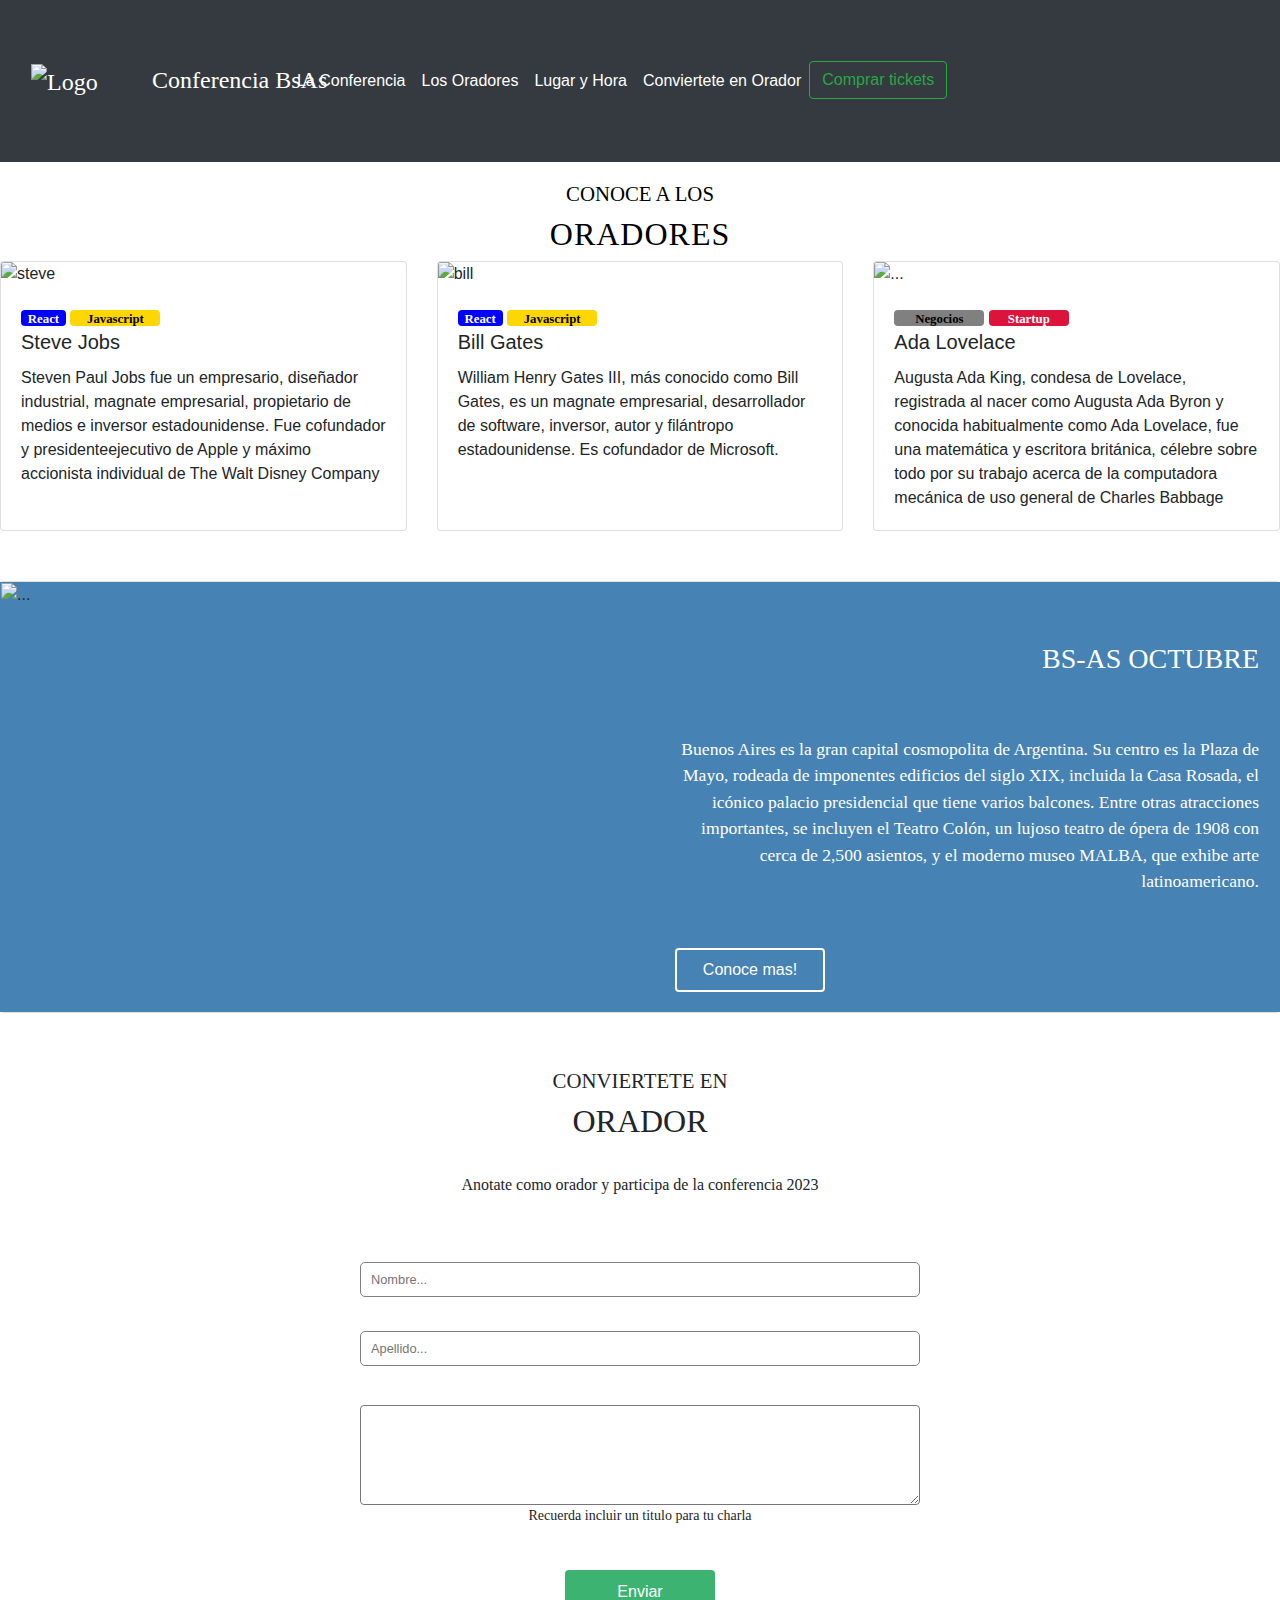
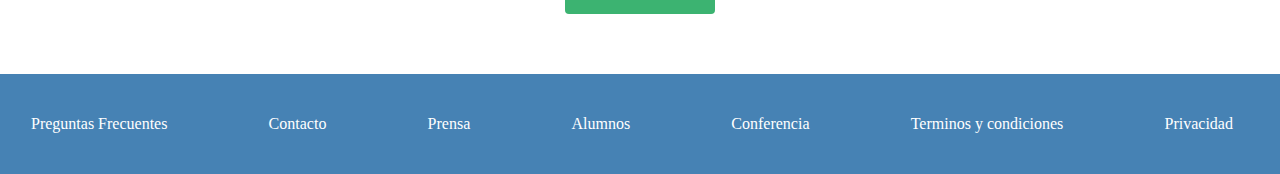
==== index.html @ 6e4304b7 "Update index.html" ====
<!DOCTYPE html>
<html lang="ES">
<head>
	<title>Integrador CodoaCodo</title>
	<meta charset="utf-8">
	<meta http-equiv="X-UA-Compatible" content="IE=edge">
	<meta name="viewport" content="width=device-width, initial-scale=1.0">
	<link rel="stylesheet" href="Estilo.css">
	<link rel="stylesheet" href="https://cdn.jsdelivr.net/npm/bootstrap@4.0.0/dist/css/bootstrap.min.css" integrity="sha384-Gn5384xqQ1aoWXA+058RXPxPg6fy4IWvTNh0E263XmFcJlSAwiGgFAW/dAiS6JXm" crossorigin="anonymous">
</head>


<body>
	<div class="contenedor">
		<div class="header">
			<nav class="navbar navbar-expand-lg navbar bg-dark" data-bs-theme="dark">
				<div class="container-fluid">
					<a class="navbar-brand" href="#" font-size=2rem>
						<img src=".img/codoacodo.png"  alt="Logo" width="50%" height="50%" class="d-inline-block align-text-center">Conferencia BsAs</a>
					<button class="navbar-toggler" type="button" data-bs-toggle="collapse" data-bs-target="#navbarNav" aria-controls="navbarNav" aria-expanded="false" aria-label="Toggle navigation">
						<span class="navbar-toggler-icon"></span>
					</button>
					<div class="collapse navbar-collapse" id="navbarNav">
						<ul class="navbar-nav justify-content-end">
							<li class="nav-item">
								<a class="nav-link active" aria-current="page" href="#">La Conferencia</a>
							</li>
							<li class="nav-item">
								<a class="nav-link" href="#">Los Oradores</a>
							</li>
							<li class="nav-item">
								<a class="nav-link" href="#">Lugar y Hora</a>
							</li>
							<li class="nav-item">
								<a class="nav-link" href="#">Conviertete en Orador</a>
							</li>
							<li class="nav-item">
								<button class="btn btn-outline-success me-2" type="button">Comprar tickets</button>
							</li>
						</ul>
					</div>
				</div>
			</nav>
		</div>

		<div id="carouselExampleSlidesOnly" class="carousel slide" data-interval="2s" data-bs-ride="carousel">
			<div class="carousel-inner">
				<div class="carousel-item active">
					<img class="d-block w-100 img-home" src="C:\Users\Usuario\Desktop\integrador\img\hawaii.jpg" alt="">
					<section class="d-flex justify-content-end align-items-center ">
					<div class="banner-home text-end fw-semibold me-5 text-white text-home z-2 " style="width: 50rem">
						<span class="fs-1">Conferencia BsAs</span>
						<p class="fs-4">Participá gratuitamente de la vasta agenda de disertaciones, presentaciones de nuevos productos y demostraciones de uso que las firmas participantes brindan en el marco de la exposición.
						</p>
						<div>
							<a class="btn btn-outline-light fs-4 fw-semibold">Quiero ser orador</a>
                            <a class="btn bg-success p-2 fs-4 fw-semibold text-white buy">Comprar  tickets</a>
                        </div>
                    </div>
					</section>
				</div>
				<div class="carousel-item">
				    <img class="d-block w-100 img-home" src="C:\Users\Usuario\Desktop\integrador\img\hawaii2.jpg" alt="">
					<section class=" d-flex justify-content-end align-items-center ">
		     		<div class="banner-home text-end fw-semibold me-5 text-white text-home z-2 " style="width: 50rem">
						<span class="fs-1">Conferencia BsAs</span>
						<p class="fs-4">Participá gratuitamente de la vasta agenda de disertaciones, presentaciones de nuevos productos y demostraciones de uso que las firmas participantes brindan en el marco de la exposición.
						</p>	
					    <div>
							<a class="btn btn-outline-light fs-4 fw-semibold">Quiero ser orador</a>
                            <a class="btn bg-success p-2 fs-4 fw-semibold text-white buy">Comprar  tickets</a>
                       </div>
                    </div>
					</section>
				</div>
				<div class="carousel-item">
					<img class="d-block w-100 img-home" src="C:\Users\Usuario\Desktop\integrador\img\hawaii3.jpg" alt="">
					<section class=" d-flex justify-content-end align-items-center ">
						<div class="banner-home text-end fw-semibold me-5 text-white text-home z-2 " style="width: 50rem">
							<span class="fs-1">Conferencia BsAs</span>
							<p class="fs-4">Participá gratuitamente de la vasta agenda de disertaciones, presentaciones de nuevos productos y demostraciones de uso que las firmas participantes brindan en el marco de la exposición.
							</p>
							<div>
								<a class="btn btn-outline-light fs-4 fw-semibold">Quiero ser orador</a>
                                <a class="btn bg-success p-2 fs-4 fw-semibold text-white buy">Comprar  tickets</a>
                            </div>
                        </div>
					</section>
				</div>
			</div>
		</div>
	
		<div class="oradores">
			<div class="text">
					<h4>Conoce a los</h4>
					<h2>Oradores</h2>
				</div>
			<div class="row row-cols-1 row-cols-md-3 g-4">
				<div class="col">
					<div class="card h-100">
						<img src="C:\Users\Usuario\Desktop\integrador\img\steve.jpg" class="card-img-top" alt="steve">
						<div class="card-body">

							<button class="react"><span>React</span></button>

							<button class="js"><span>Javascript</span></button>
							<h5 class="card-title">Steve Jobs</h5>
							<p class="card-text">Steven Paul Jobs ​​​​fue un empresario, diseñador industrial, magnate empresarial, propietario de medios e inversor estadounidense. Fue cofundador y presidenteejecutivo de Apple​ y máximo accionista individual de The Walt Disney Company</p>
						</div>
					</div>
				</div>
				<div class="col">
					<div class="card h-100">
						<img src="C:\Users\Usuario\Desktop\integrador\img\bill.jpg" class="card-img-top" alt="bill">
						<div class="card-body">

							<button class="react"><span>React</span></button>

							<button class="js"><span>Javascript</span></button>
							<h5 class="card-title">Bill Gates</h5>
							<p class="card-text">William Henry Gates III, más conocido como Bill Gates, es un magnate empresarial, desarrollador de software, inversor, autor y filántropo estadounidense. Es cofundador de Microsoft.​</p>
						</div>
					</div>
				</div>
				<div class="col">
					<div class="card h-100">
						<img src="C:\Users\Usuario\Desktop\integrador\img\ada.jpeg" class="card-img-top" alt="...">
						<div class="card-body">

							<button class="Negocios"><span>Negocios</span></button>

							<button class="startups "><span>Startup</span></button>
							<h5 class="card-title">Ada Lovelace</h5>
							<p class="card-text">Augusta Ada King, condesa de Lovelace, registrada al nacer como Augusta Ada Byron y conocida habitualmente como Ada Lovelace, fue una matemática y escritora británica, célebre sobre todo por su trabajo acerca de la computadora mecánica de uso general de Charles Babbage</p>
						</div>
					</div>
				</div>
			</div>
		</div>

		
		<div class="bsasinfo">
			<div class="card mb-3" style="max-width: 1400px;">
			    <div class="row g-0">
				    <div class="col-md-6">
					    <img src="C:\Users\Usuario\Desktop\integrador\img\honolulu.jpg" class="img-fluid rounded-start" alt="...">
				    </div>
				    <div class="col-md-6">
					    <div class="card-body">
						    <h2 class="card-title">BS-AS Octubre</h2>
						    <p class="card-text">Buenos Aires es la gran capital cosmopolita de Argentina. Su centro es la Plaza de Mayo, rodeada de imponentes edificios del siglo XIX, incluida la Casa Rosada, el icónico palacio presidencial que tiene varios balcones. Entre otras atracciones importantes, se incluyen el Teatro Colón, un lujoso teatro de ópera de 1908 con cerca de 2,500 asientos, y el moderno museo MALBA, que exhibe arte latinoamericano.</p>
						    <br>
						    <button class="normal transparent"><span>Conoce mas!</span></button>
						    <br>
					    </div>
				    </div>
			    </div>
		    </div>
		</div>

		<div class="serOrador">
			<h4>CONVIERTETE EN</h4>
			<H2>ORADOR</H2>
			<br>
			<P>Anotate como orador y participa de la conferencia 2023</P>
			<br>
			<form>
				<input autocomplete="disable" type="text" name="nombre" id="nombre" placeholder="Nombre...">
			    <br>
			    <input autocomplete="disable" type="text" name="apellido" id="apellido" placeholder="Apellido...">
			    <br>
			    <textarea name="mensaje" id="mensaje" maxlength="200" placeholder="Sobre que te gustaria hablar...?"> 	
			    </textarea>

			<p>Recuerda incluir un titulo para tu charla</p>
			<br>
			<button class="normal buttongreen" type="submit">Enviar</button>
			</form>
		</div>

		<footer>
			<nav class="navbar bg-body-tertiary">
				<div class="container-fluid">
					<a class="navbar-brand" href="#">Preguntas Frecuentes</a>
					<a class="navbar-brand" href="#">Contacto</a>
					<a class="navbar-brand" href="#">Prensa</a>
					<a class="navbar-brand" href="#">Alumnos</a>
					<a class="navbar-brand" href="#">Conferencia</a>
					<a class="navbar-brand" href="#">Terminos y condiciones</a>
					<a class="navbar-brand" href="#">Privacidad</a>
				</div>
			</nav>
		</footer>
	</div>





    <script src="https://cdn.jsdelivr.net/npm/@popperjs/core@2.11.7/dist/umd/popper.min.js" integrity="sha384-zYPOMqeu1DAVkHiLqWBUTcbYfZ8osu1Nd6Z89ify25QV9guujx43ITvfi12/QExE" crossorigin="anonymous"></script>
    <script src="https://cdn.jsdelivr.net/npm/bootstrap@5.3.0-alpha3/dist/js/bootstrap.min.js" integrity="sha384-Y4oOpwW3duJdCWv5ly8SCFYWqFDsfob/3GkgExXKV4idmbt98QcxXYs9UoXAB7BZ" crossorigin="anonymous"></script>

</body>

</html>
---- Estilo.css ----
@import url("https://fonts.googleapis.com/css2?family=Nunito+Sans:ital,wght@0,200;0,300;0,400;0,500;0,600;0,700;0,800;0,900;0,1000;1,200;1,300;1,400;1,500;1,600;1,700;1,800;1,900;1,1000&family=Red+Hat+Text:ital,wght@0,300;0,400;0,500;0,600;0,700;1,300;1,400;1,500;1,600;1,700&display=swap");

*{
	margin: 0;
	padding: 0;
	box-sizing: border-box;
}

button{
	border: none;
	border-radius: 6px;
	font-family:Calabria;
	cursor: pointer;
}

.normal{
	height:44px;
	width: 150px;
	border-radius: 4px;
}

.transparent{
	background-color: transparent;
	color: white;
	border: 2px solid white;
	font-size: 1rem;
}

.buttongreen{
	background-color: mediumseagreen;
	color: white;
	font-size: 1rem;
	transition: ease all 0.2s;
}

.buttongreen:hover{
	background-color: palegreen;
	color: grey;
	font-size: 1rem;

}
.js{
	background-color: gold;
	color: black;
	width: 90px;
	height:16px;
	font-family: "Nunito-Sans";
	font-weight: 700;
	font-size: 0.8rem;
	border-radius: 4px;
}

.react{
	height:16px;
	font-family: "Nunito-Sans";
	font-weight: 700;
	font-size: 0.8rem;
	background-color: blue;
	color: black;
	width: 45px;
	border-radius: 4px;
	color: white;
}

.Negocios{
	height: 16px;
	font-family: "Nunito-Sans";
	font-weight: 700;
	font-size: 0.8rem;
	background-color: grey;
	width: 90px;
	border-radius: 4px;
}

.startups{
	height: 16px;
	font-family: "Nunito-Sans";
	font-weight: 700;
	font-size: 0.8rem;
	background-color: crimson;
	width: 80px;
	color: white;
	border-radius: 4px;
}

.contenedor{
	width: 100vw;
	height: auto;
	padding: 0;
	position: relative;
}

.navbar{
	height: 18vh;
	width: auto;
	background-color: black;
}

.header .navbar-brand img{
	bottom: 10px;
}

.header .container-fluid .navbar-brand{
	color: white;
	font-family: "Nunito-Sans";
	font-size: 1.5rem;
}

.header .nav-item a{
	color: white;
}

.carrusel{
	position: relative;
	width: 100%;
}

.img-home{
	filter: brightness(0.5);
	background-size: cover;
}

.banner-home{
	font-family: "Nunito-Sans";
	position: absolute;
	bottom: 20px;
	padding-bottom: 10px;
	color: white;
	text-align: right;
	right: 10%;
	font-size: 1.2rem;
}

.fs-1{
	font-size: 2rem;
}

 .oradores{
 	width: 100%;
 	height: auto;
 	background-color: white;
 	padding: 20px 0 50px 0;	
 }

 .conoceoradores{
 	padding: 50px 0 40px 0;
    display: flex;
    flex-direction: column;
    justify-content: center;
    align-items: center;
}

 .text h4{
 	font-family:"Nunito-Sans" ;
 	text-transform: uppercase;
 	justify-content: center;
 	font-size: 1.3rem;
 	color: black;
 	text-align: center;
 }

 .text h2{
 	text-align: center;
 	color: black;
 	font-size: 2rem;
 	font-family: "Nunito-Sans";
 	text-transform: uppercase;
 	letter-spacing: 1px;
 }


.col-md-6{
	background-color: steelblue;
}

.bsasinfo .col-md-6 img{
	height: 100%;
	background-color: steelblue;
}

.bsasinfo .card-body h2{
	font-family: "Nunito-Sans";
	font-size: 28px;
	text-transform: uppercase;
	color: white;
	text-align: right;
	margin-top: 40px;
}

.bsasinfo .card-text{
	font-family: "Nunito-Sans";
	font-size: 1.1rem;
	margin-bottom: 30px;
	color:white;
	text-align: right;
	margin-top: 60px;
}

.serOrador{
	display: flex;
	flex-direction: column;
	justify-content: center;
	align-items: center;
	padding: 40px 20px;
}

.serOrador h4{
	text-transform: uppercase;
	font-size: 1.3rem;
	font-family: "Nunito-Sans";
}

.serOrador h2{
	text-transform: uppercase;
	font-size: 2rem;
	font-family: "Nunito-Sans";
}

.serOrador p{
	font-family: "Nunito-Sans";
	text-align: center;
	margin-bottom: 16px;
}

.serOrador form{
	width: 50%;
	display: flex;
	flex-direction: column;
	padding: 20px 30px;
}

.serOrador form input{
        background-color: transparent;
        height: 35px;
        border-radius: 5px;
        margin: 5px 0px;
        border: 1px grey solid;
        padding: 0 10px;
        outline: none;
        font-size: 0.8rem;
}

.serOrador form input: focus{
	outline: none;
}

.serOrador form textarea{
        padding: 10px 10px;
        border-radius: 4px;
        height: 100px;
        margin-top: 10px;
        font-family: monospace;
        outline: none;
}

.serOrador form textarea: focus{
	padding: 10px 10px;
	height: 200px;
	margin-top: 10px;
	outline: none;
}

.serOrador form p{
    font-size:14px;
    margin-bottom: 20px;
}

.serOrador form button{
    margin: auto;
}

footer{
	height: 100px;
    background-color: steelblue ;
    color: white;
    flex-direction: row;
    display: flex;
    justify-content: center;
}

footer .bg-body-tertiary{
	display: flex;
	background-color: steelblue;
	align-items: center;
	height: 100px;
}

footer .bg-body-tertiary a{
	font-size: 1rem;
	font-family: "Nunito-Sans";
	text-decoration: none;
	text-align: center;
	color: white;
}
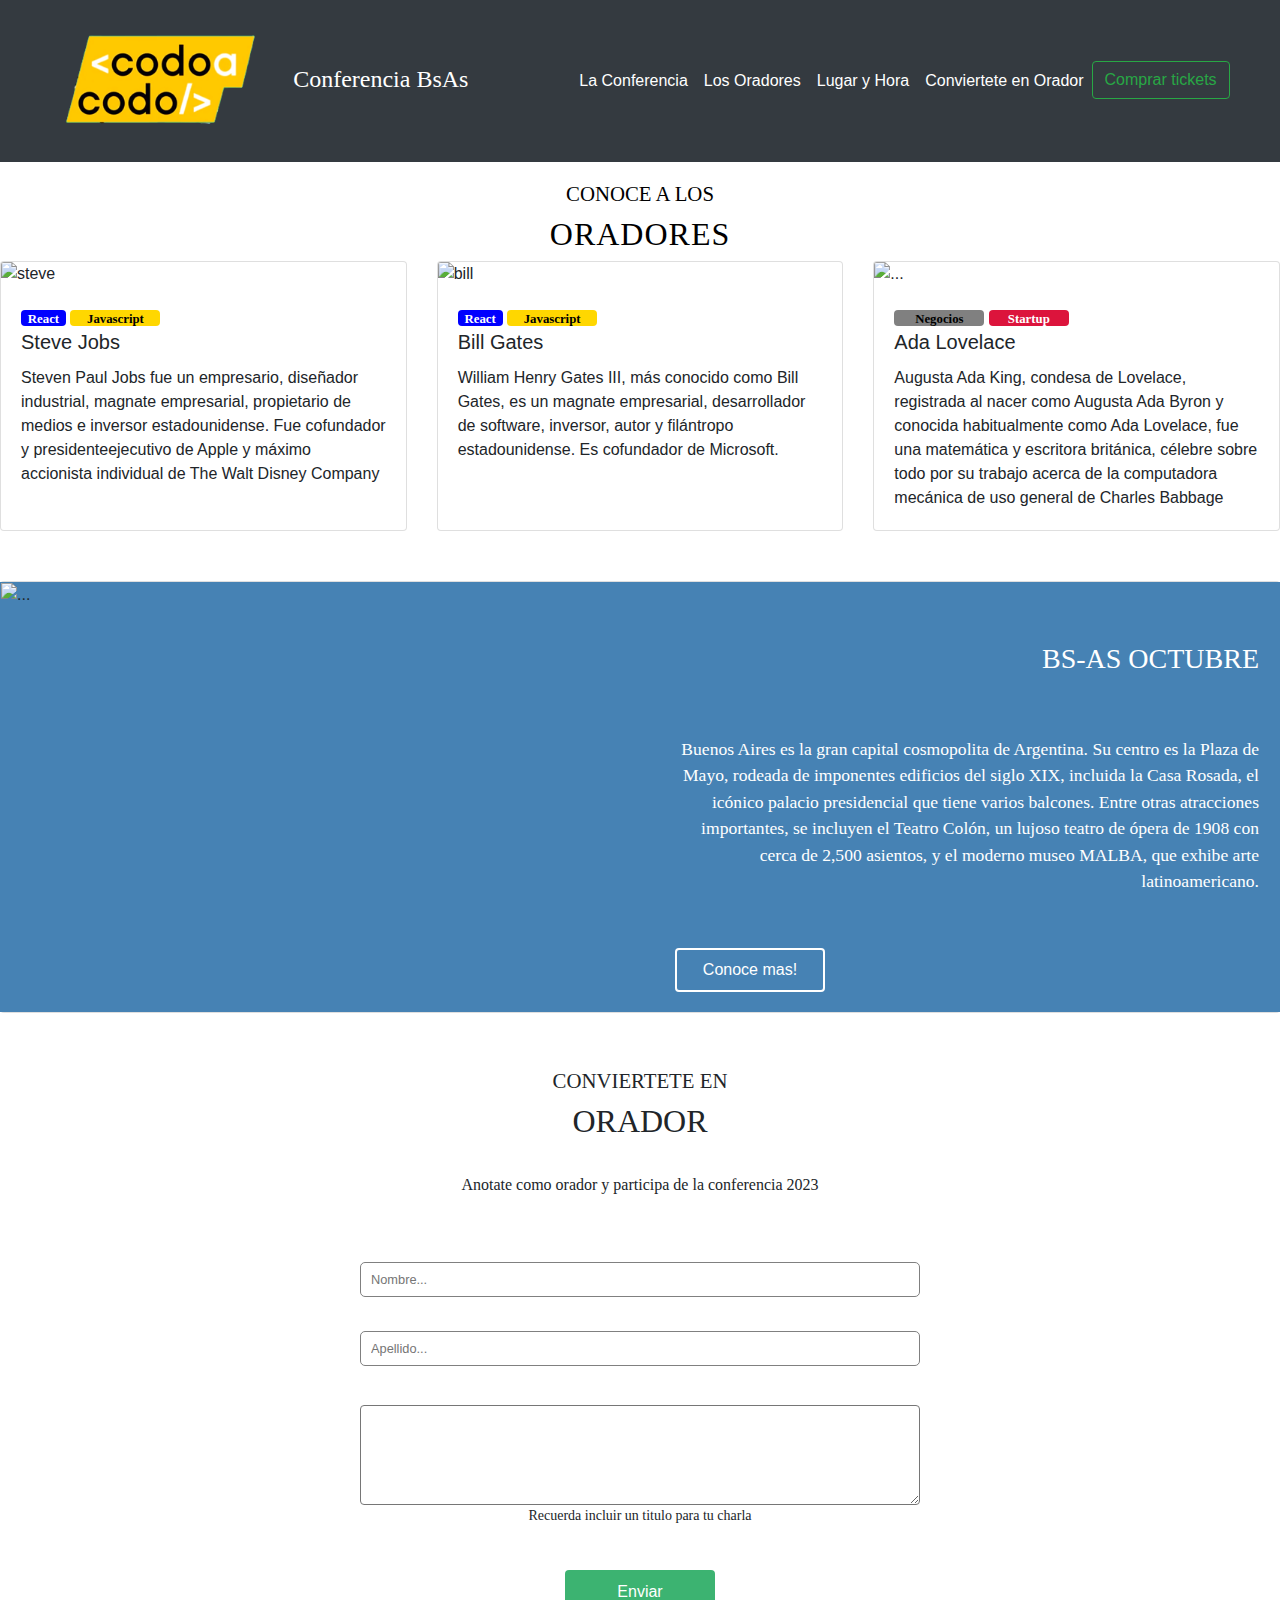
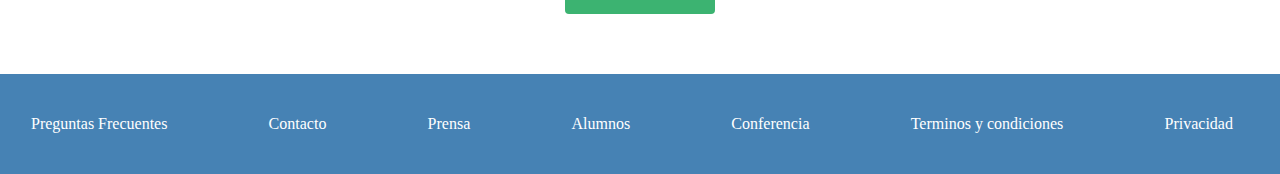
==== commit 870e504c: "Update index.html" ====
--- a/index.html
+++ b/index.html
@@ -16,7 +16,7 @@
 			<nav class="navbar navbar-expand-lg navbar bg-dark" data-bs-theme="dark">
 				<div class="container-fluid">
 					<a class="navbar-brand" href="#" font-size=2rem>
-						<img src=".img/codoacodo.png"  alt="Logo" width="50%" height="50%" class="d-inline-block align-text-center">Conferencia BsAs</a>
+						<img src="../img/codoacodo.png"  alt="Logo" width="50%" height="50%" class="d-inline-block align-text-center">Conferencia BsAs</a>
 					<button class="navbar-toggler" type="button" data-bs-toggle="collapse" data-bs-target="#navbarNav" aria-controls="navbarNav" aria-expanded="false" aria-label="Toggle navigation">
 						<span class="navbar-toggler-icon"></span>
 					</button>
@@ -46,7 +46,7 @@
 		<div id="carouselExampleSlidesOnly" class="carousel slide" data-interval="2s" data-bs-ride="carousel">
 			<div class="carousel-inner">
 				<div class="carousel-item active">
-					<img class="d-block w-100 img-home" src="C:\Users\Usuario\Desktop\integrador\img\hawaii.jpg" alt="">
+					<img class="d-block w-100 img-home" src=".img/hawaii.jpg" alt="">
 					<section class="d-flex justify-content-end align-items-center ">
 					<div class="banner-home text-end fw-semibold me-5 text-white text-home z-2 " style="width: 50rem">
 						<span class="fs-1">Conferencia BsAs</span>
@@ -60,7 +60,7 @@
 					</section>
 				</div>
 				<div class="carousel-item">
-				    <img class="d-block w-100 img-home" src="C:\Users\Usuario\Desktop\integrador\img\hawaii2.jpg" alt="">
+				    <img class="d-block w-100 img-home" src=".img/hawaii2.jpg" alt="">
 					<section class=" d-flex justify-content-end align-items-center ">
 		     		<div class="banner-home text-end fw-semibold me-5 text-white text-home z-2 " style="width: 50rem">
 						<span class="fs-1">Conferencia BsAs</span>
@@ -74,7 +74,7 @@
 					</section>
 				</div>
 				<div class="carousel-item">
-					<img class="d-block w-100 img-home" src="C:\Users\Usuario\Desktop\integrador\img\hawaii3.jpg" alt="">
+					<img class="d-block w-100 img-home" src=".img/hawaii3.jpg" alt="">
 					<section class=" d-flex justify-content-end align-items-center ">
 						<div class="banner-home text-end fw-semibold me-5 text-white text-home z-2 " style="width: 50rem">
 							<span class="fs-1">Conferencia BsAs</span>
@@ -98,7 +98,7 @@
 			<div class="row row-cols-1 row-cols-md-3 g-4">
 				<div class="col">
 					<div class="card h-100">
-						<img src="C:\Users\Usuario\Desktop\integrador\img\steve.jpg" class="card-img-top" alt="steve">
+						<img src=".img/steve.jpg" class="card-img-top" alt="steve">
 						<div class="card-body">
 
 							<button class="react"><span>React</span></button>
@@ -111,7 +111,7 @@
 				</div>
 				<div class="col">
 					<div class="card h-100">
-						<img src="C:\Users\Usuario\Desktop\integrador\img\bill.jpg" class="card-img-top" alt="bill">
+						<img src=".img/bill.jpg" class="card-img-top" alt="bill">
 						<div class="card-body">
 
 							<button class="react"><span>React</span></button>
@@ -124,7 +124,7 @@
 				</div>
 				<div class="col">
 					<div class="card h-100">
-						<img src="C:\Users\Usuario\Desktop\integrador\img\ada.jpeg" class="card-img-top" alt="...">
+						<img src=".img/ada.jpeg" class="card-img-top" alt="...">
 						<div class="card-body">
 
 							<button class="Negocios"><span>Negocios</span></button>
@@ -143,7 +143,7 @@
 			<div class="card mb-3" style="max-width: 1400px;">
 			    <div class="row g-0">
 				    <div class="col-md-6">
-					    <img src="C:\Users\Usuario\Desktop\integrador\img\honolulu.jpg" class="img-fluid rounded-start" alt="...">
+					    <img src=".img/honolulu.jpg" class="img-fluid rounded-start" alt="...">
 				    </div>
 				    <div class="col-md-6">
 					    <div class="card-body">
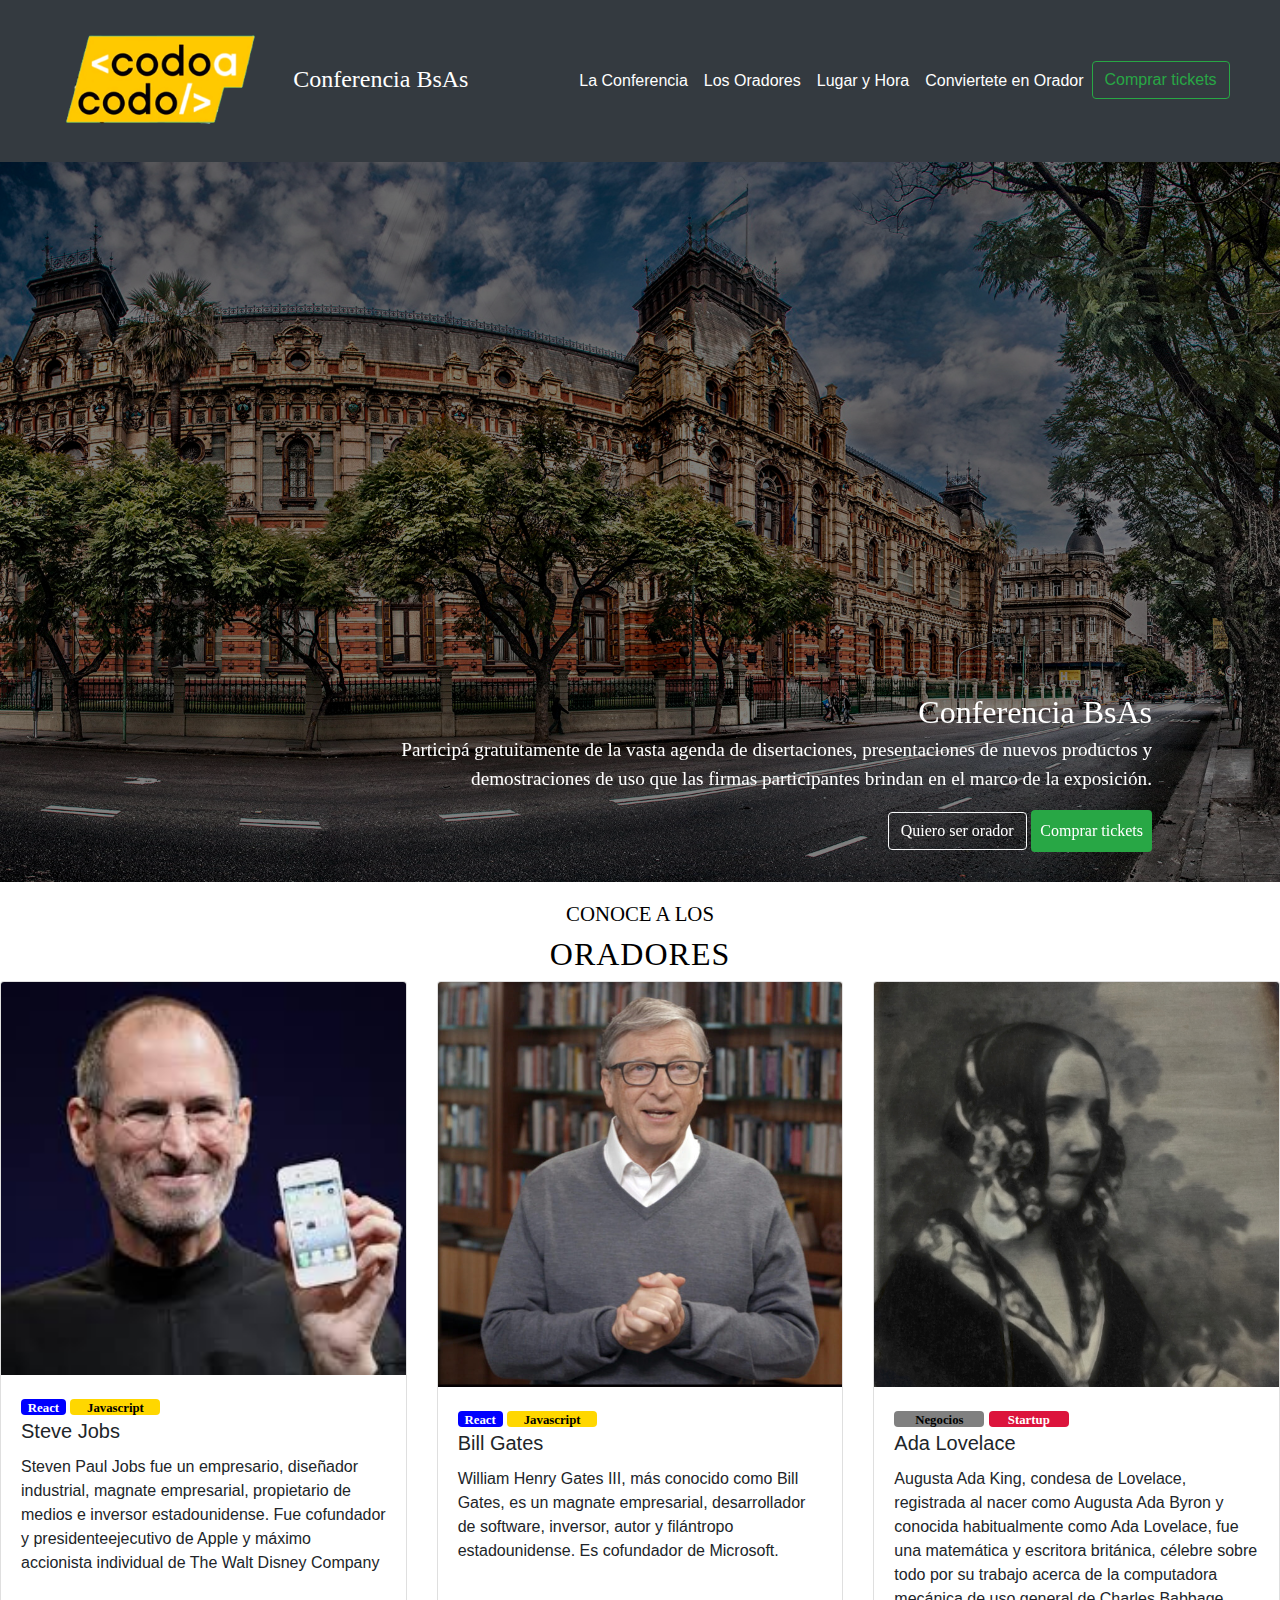
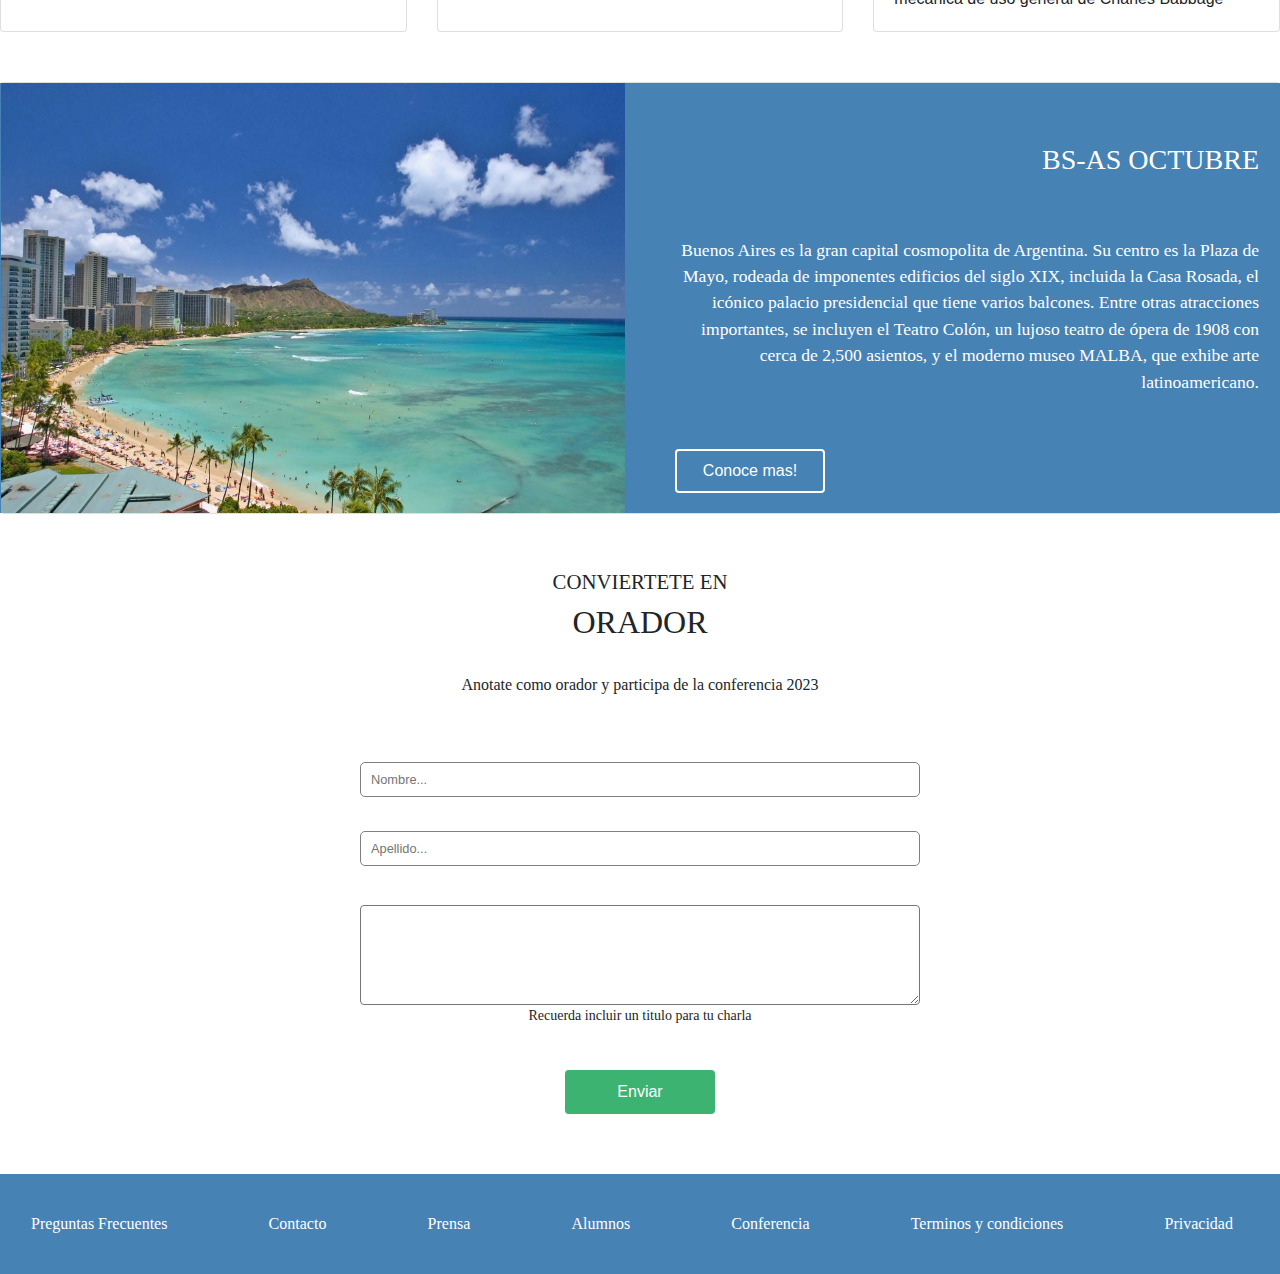
==== commit 97c505ab: "Update index.html" ====
--- a/index.html
+++ b/index.html
@@ -16,7 +16,7 @@
 			<nav class="navbar navbar-expand-lg navbar bg-dark" data-bs-theme="dark">
 				<div class="container-fluid">
 					<a class="navbar-brand" href="#" font-size=2rem>
-						<img src="../img/codoacodo.png"  alt="Logo" width="50%" height="50%" class="d-inline-block align-text-center">Conferencia BsAs</a>
+						<img src="./img/codoacodo.png"  alt="Logo" width="50%" height="50%" class="d-inline-block align-text-center">Conferencia BsAs</a>
 					<button class="navbar-toggler" type="button" data-bs-toggle="collapse" data-bs-target="#navbarNav" aria-controls="navbarNav" aria-expanded="false" aria-label="Toggle navigation">
 						<span class="navbar-toggler-icon"></span>
 					</button>
@@ -46,7 +46,7 @@
 		<div id="carouselExampleSlidesOnly" class="carousel slide" data-interval="2s" data-bs-ride="carousel">
 			<div class="carousel-inner">
 				<div class="carousel-item active">
-					<img class="d-block w-100 img-home" src=".img/hawaii.jpg" alt="">
+					<img class="d-block w-100 img-home" src="./img/hawaii.jpg" alt="">
 					<section class="d-flex justify-content-end align-items-center ">
 					<div class="banner-home text-end fw-semibold me-5 text-white text-home z-2 " style="width: 50rem">
 						<span class="fs-1">Conferencia BsAs</span>
@@ -60,7 +60,7 @@
 					</section>
 				</div>
 				<div class="carousel-item">
-				    <img class="d-block w-100 img-home" src=".img/hawaii2.jpg" alt="">
+				    <img class="d-block w-100 img-home" src="./img/hawaii2.jpg" alt="">
 					<section class=" d-flex justify-content-end align-items-center ">
 		     		<div class="banner-home text-end fw-semibold me-5 text-white text-home z-2 " style="width: 50rem">
 						<span class="fs-1">Conferencia BsAs</span>
@@ -74,7 +74,7 @@
 					</section>
 				</div>
 				<div class="carousel-item">
-					<img class="d-block w-100 img-home" src=".img/hawaii3.jpg" alt="">
+					<img class="d-block w-100 img-home" src="./img/hawaii3.jpg" alt="">
 					<section class=" d-flex justify-content-end align-items-center ">
 						<div class="banner-home text-end fw-semibold me-5 text-white text-home z-2 " style="width: 50rem">
 							<span class="fs-1">Conferencia BsAs</span>
@@ -98,7 +98,7 @@
 			<div class="row row-cols-1 row-cols-md-3 g-4">
 				<div class="col">
 					<div class="card h-100">
-						<img src=".img/steve.jpg" class="card-img-top" alt="steve">
+						<img src="./img/steve.jpg" class="card-img-top" alt="steve">
 						<div class="card-body">
 
 							<button class="react"><span>React</span></button>
@@ -111,7 +111,7 @@
 				</div>
 				<div class="col">
 					<div class="card h-100">
-						<img src=".img/bill.jpg" class="card-img-top" alt="bill">
+						<img src="./img/bill.jpg" class="card-img-top" alt="bill">
 						<div class="card-body">
 
 							<button class="react"><span>React</span></button>
@@ -124,7 +124,7 @@
 				</div>
 				<div class="col">
 					<div class="card h-100">
-						<img src=".img/ada.jpeg" class="card-img-top" alt="...">
+						<img src="./img/ada.jpeg" class="card-img-top" alt="...">
 						<div class="card-body">
 
 							<button class="Negocios"><span>Negocios</span></button>
@@ -143,7 +143,7 @@
 			<div class="card mb-3" style="max-width: 1400px;">
 			    <div class="row g-0">
 				    <div class="col-md-6">
-					    <img src=".img/honolulu.jpg" class="img-fluid rounded-start" alt="...">
+					    <img src="./img/honolulu.jpg" class="img-fluid rounded-start" alt="...">
 				    </div>
 				    <div class="col-md-6">
 					    <div class="card-body">
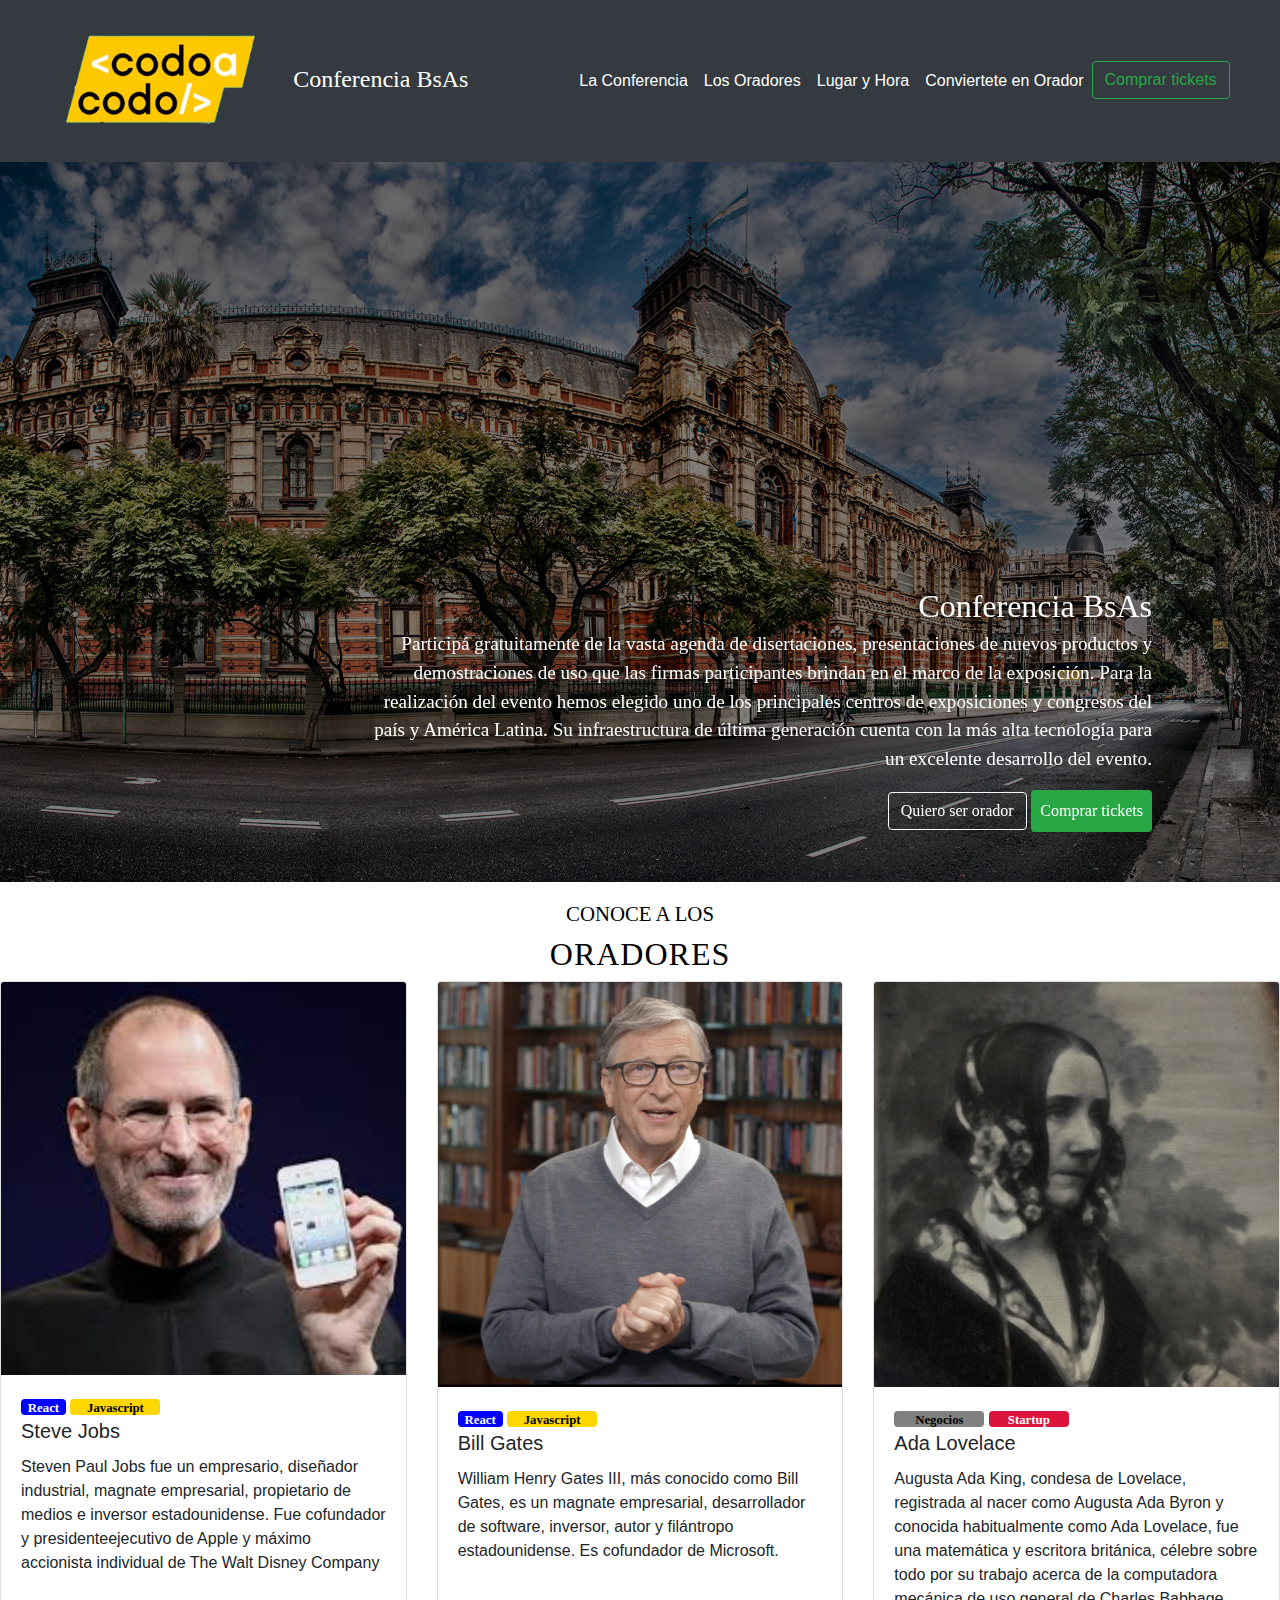
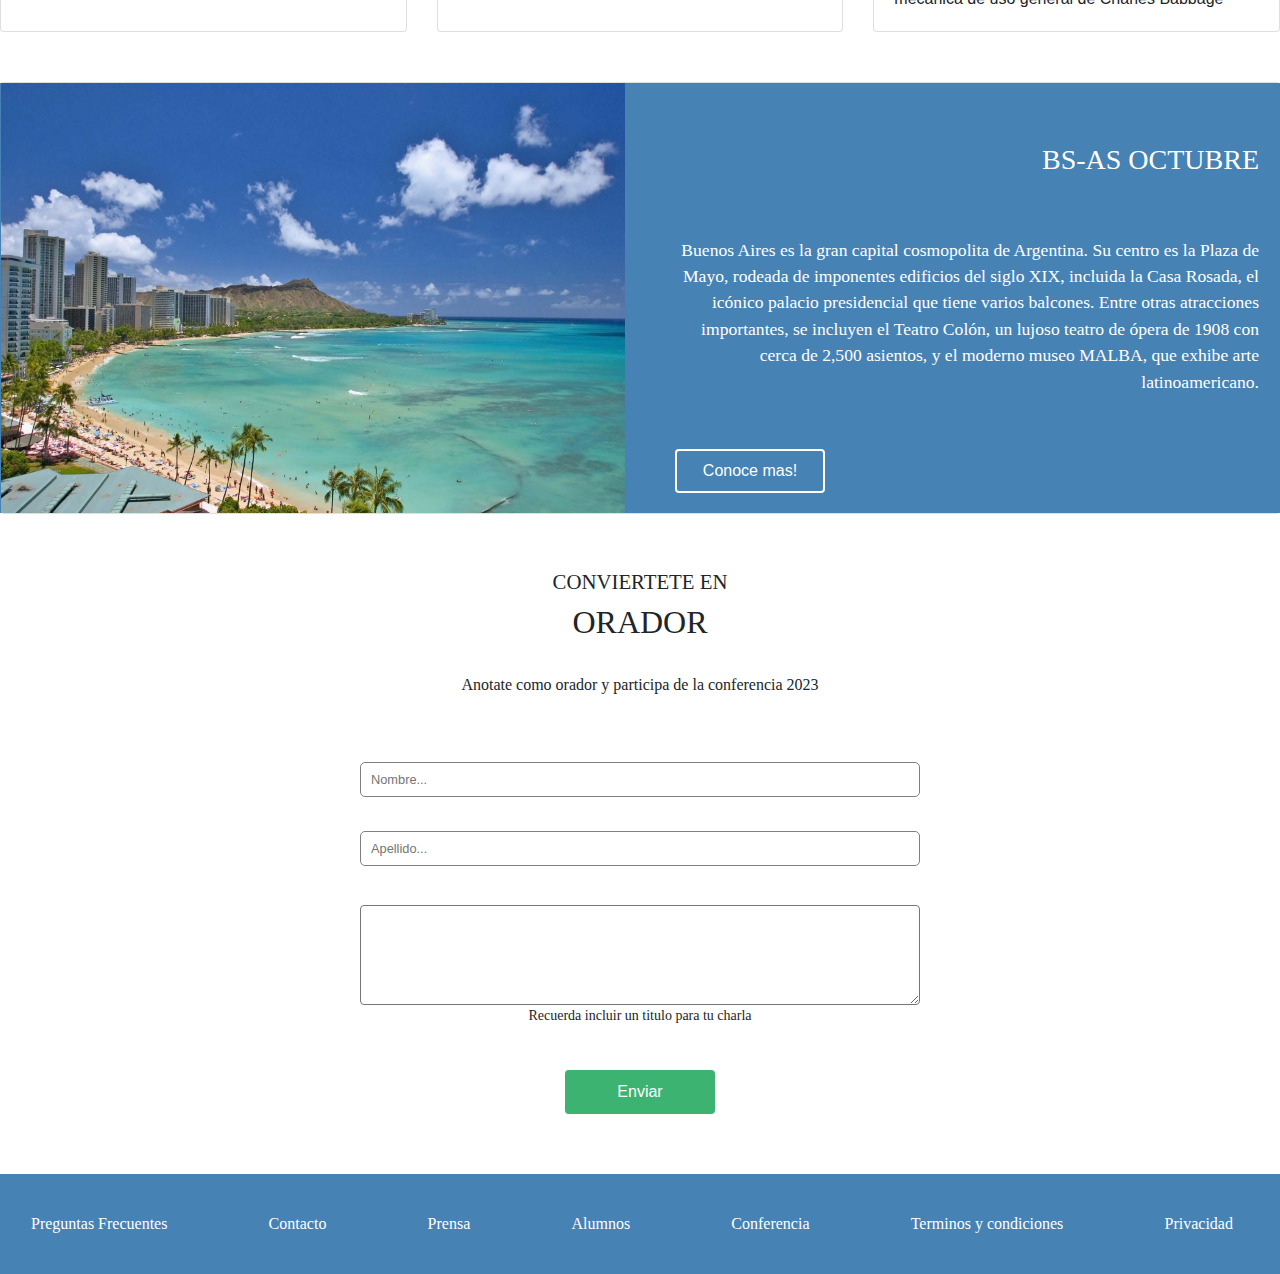
==== commit f72c01e4: "Update index.html" ====
--- a/index.html
+++ b/index.html
@@ -50,7 +50,7 @@
 					<section class="d-flex justify-content-end align-items-center ">
 					<div class="banner-home text-end fw-semibold me-5 text-white text-home z-2 " style="width: 50rem">
 						<span class="fs-1">Conferencia BsAs</span>
-						<p class="fs-4">Participá gratuitamente de la vasta agenda de disertaciones, presentaciones de nuevos productos y demostraciones de uso que las firmas participantes brindan en el marco de la exposición.
+						<p class="fs-4">Participá gratuitamente de la vasta agenda de disertaciones, presentaciones de nuevos productos y demostraciones de uso que las firmas participantes brindan en el marco de la exposición. Para la realización del evento hemos elegido uno de los principales centros de exposiciones y congresos del país y América Latina. Su infraestructura de última generación cuenta con la más alta tecnología para un excelente desarrollo del evento.
 						</p>
 						<div>
 							<a class="btn btn-outline-light fs-4 fw-semibold">Quiero ser orador</a>
@@ -64,7 +64,7 @@
 					<section class=" d-flex justify-content-end align-items-center ">
 		     		<div class="banner-home text-end fw-semibold me-5 text-white text-home z-2 " style="width: 50rem">
 						<span class="fs-1">Conferencia BsAs</span>
-						<p class="fs-4">Participá gratuitamente de la vasta agenda de disertaciones, presentaciones de nuevos productos y demostraciones de uso que las firmas participantes brindan en el marco de la exposición.
+						<p class="fs-4">Participá gratuitamente de la vasta agenda de disertaciones, presentaciones de nuevos productos y demostraciones de uso que las firmas participantes brindan en el marco de la exposición. Para la realización del evento hemos elegido uno de los principales centros de exposiciones y congresos del país y América Latina. Su infraestructura de última generación cuenta con la más alta tecnología para un excelente desarrollo del evento.
 						</p>	
 					    <div>
 							<a class="btn btn-outline-light fs-4 fw-semibold">Quiero ser orador</a>
@@ -78,7 +78,7 @@
 					<section class=" d-flex justify-content-end align-items-center ">
 						<div class="banner-home text-end fw-semibold me-5 text-white text-home z-2 " style="width: 50rem">
 							<span class="fs-1">Conferencia BsAs</span>
-							<p class="fs-4">Participá gratuitamente de la vasta agenda de disertaciones, presentaciones de nuevos productos y demostraciones de uso que las firmas participantes brindan en el marco de la exposición.
+							<p class="fs-4">Participá gratuitamente de la vasta agenda de disertaciones, presentaciones de nuevos productos y demostraciones de uso que las firmas participantes brindan en el marco de la exposición. Para la realización del evento hemos elegido uno de los principales centros de exposiciones y congresos del país y América Latina. Su infraestructura de última generación cuenta con la más alta tecnología para un excelente desarrollo del evento.
 							</p>
 							<div>
 								<a class="btn btn-outline-light fs-4 fw-semibold">Quiero ser orador</a>
--- a/Estilo.css
+++ b/Estilo.css
@@ -124,7 +124,7 @@
 	font-family: "Nunito-Sans";
 	position: absolute;
 	bottom: 20px;
-	padding-bottom: 10px;
+	padding-bottom: 30px;
 	color: white;
 	text-align: right;
 	right: 10%;
@@ -291,4 +291,4 @@
 	text-decoration: none;
 	text-align: center;
 	color: white;
-}+}
